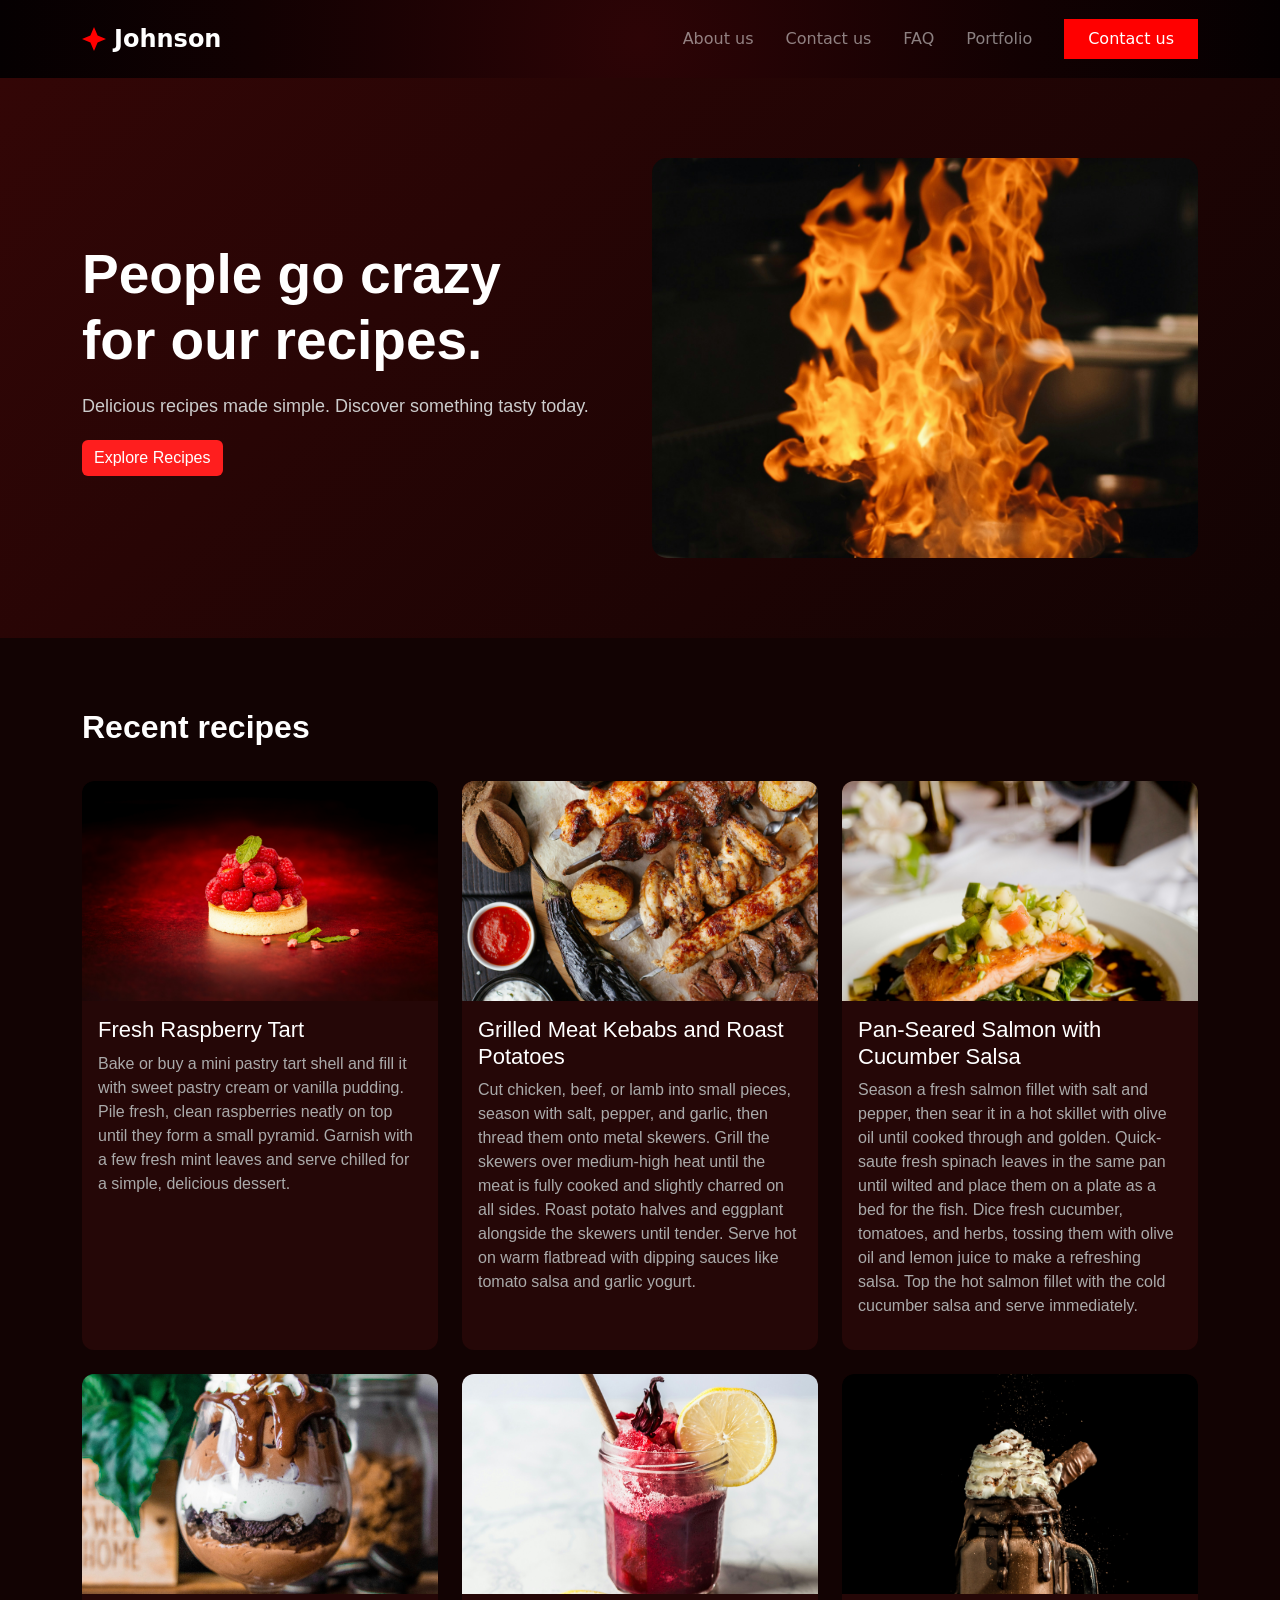
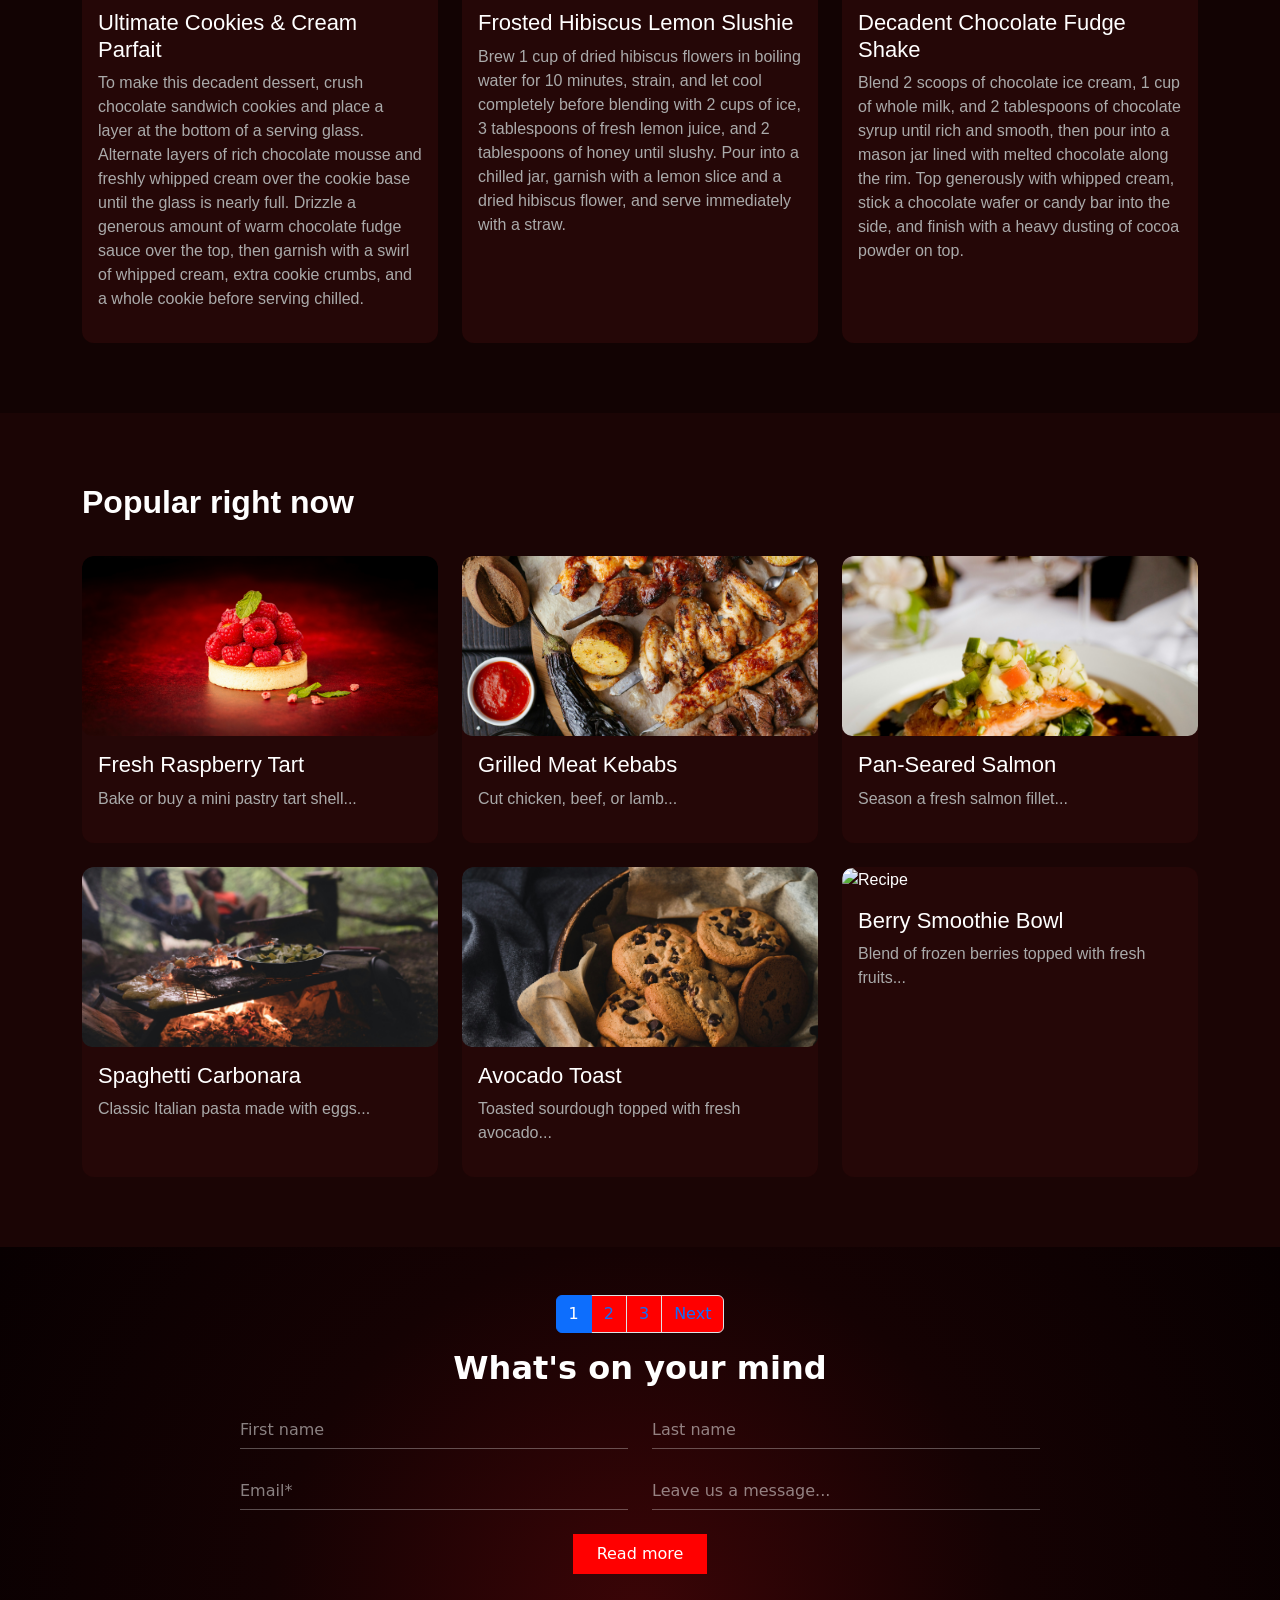
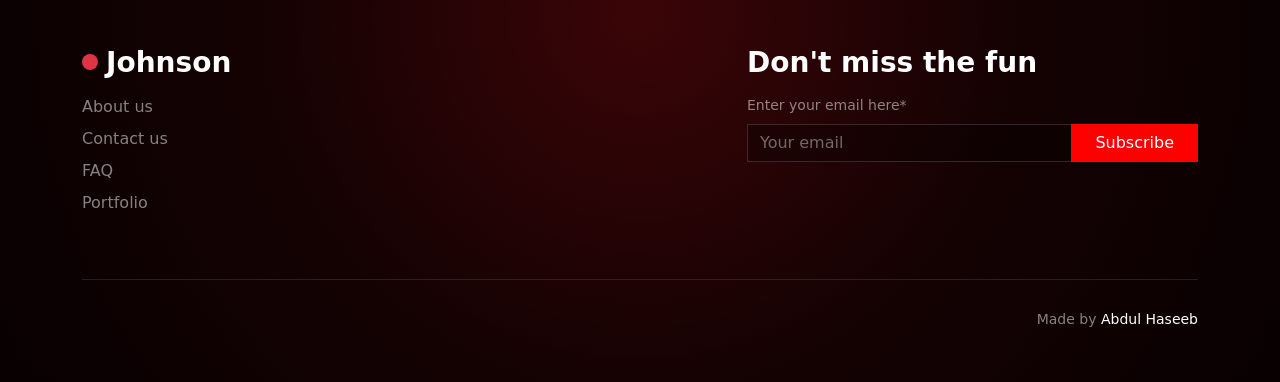
==== index.html @ 6812afaf "first" ====
<!DOCTYPE html>
<html lang="en">

<head>
    <meta charset="UTF-8">
    <meta name="viewport" content="width=device-width, initial-scale=1.0">

    <title>Food Website</title>
    
    <!-- Bootstrap CSS -->
    <link href="https://cdn.jsdelivr.net/npm/bootstrap@5.3.3/dist/css/bootstrap.min.css" rel="stylesheet">

    <!-- Our CSS -->
    <link rel="stylesheet" href="style.css">
</head>

<body>
    <!-- navbar -->
    <nav class="navbar navbar-expand-lg navbar-dark custom-navbar py-3">
        <div class="container">
            <!-- Brand Logo -->
            <a class="navbar-brand d-flex align-items-center fw-bold fs-4" href="#">
                <!-- Red Diamond/Star Icon Representation -->
                <span class="brand-icon me-2"></span>
                Johnson
            </a>

            <!-- Mobile Hamburger Toggle -->
            <button class="navbar-toggler border-0 shadow-none" type="button" data-bs-toggle="collapse"
                data-bs-target="#navbarContent" aria-controls="navbarContent" aria-expanded="false"
                aria-label="Toggle navigation">
                <span class="navbar-toggler-icon"></span>
            </button>

            <!-- Nav Links & CTA Button -->
            <div class="collapse navbar-collapse" id="navbarContent">
                <ul class="navbar-nav ms-auto mb-2 mb-lg-0 align-items-lg-center gap-lg-3 me-lg-4">
                    <li class="nav-item">
                        <a class="nav-link text-white-50 px-2" href="about-us.html">About us</a>
                    </li>
                    <li class="nav-item">
                        <a class="nav-link text-white-50 px-2" href="contact-us.html">Contact us</a>
                    </li>
                    <li class="nav-item">
                        <a class="nav-link text-white-50 px-2" href="faq.html">FAQ</a>
                    </li>
                    <li class="nav-item">
                        <a class="nav-link text-white-50 px-2" href="portfolio.html">Portfolio</a>
                    </li>
                </ul>

                <!-- CTA Button -->
                <div class="mt-3 mt-lg-0">
                    <a href="contact-us.html" class="btn btn-red px-4 py-2">Contact us</a>
                </div>
            </div>
        </div>
    </nav>

    <!-- HERO -->
    <section class="hero">
        <div class="container">
            <div class="row align-items-center">

                <div class="col-md-6">
                    <h1>People go crazy<br>for our recipes.</h1>

                    <p>
                        Delicious recipes made simple.
                        Discover something tasty today.
                    </p>

                    <button class="btn btn-danger">
                        Explore Recipes
                    </button>
                </div>

                <div class="col-md-6">
                    <img src="main.jpg" class="img-fluid hero-img" alt="Delicious food">
                </div>

            </div>
        </div>
    </section>


    <!-- RECIPES -->
    <section class="recipes">
        <div class="container">

            <h2>Recent recipes</h2>

            <div class="row g-4">

                <!-- CARD 1 -->
                <div class="col-md-4">
                    <div class="recipe-card">

                        <img src="1.jpg" alt="Recipe">

                        <div class="p-3">
                            <h3>Fresh Raspberry Tart</h3>

                            <p>
                                Bake or buy a mini pastry tart shell and fill it with sweet pastry cream or vanilla
                                pudding. Pile fresh, clean raspberries neatly on top until they form a small pyramid.
                                Garnish with a few fresh mint leaves and serve chilled for a simple, delicious dessert.
                            </p>

                        </div>

                    </div>
                </div>


                <!-- CARD 2 -->
                <div class="col-md-4">
                    <div class="recipe-card">

                        <img src="2.jpg" alt="Recipe">

                        <div class="p-3">
                            <h3>Grilled Meat Kebabs and Roast Potatoes</h3>

                            <p>
                                Cut chicken, beef, or lamb into small pieces, season with salt, pepper, and garlic, then
                                thread them onto metal skewers. Grill the skewers over medium-high heat until the meat
                                is fully cooked and slightly charred on all sides. Roast potato halves and eggplant
                                alongside the skewers until tender. Serve hot on warm flatbread with dipping sauces like
                                tomato salsa and garlic yogurt.
                            </p>
                        </div>

                    </div>
                </div>


                <!-- CARD 3 -->
                <div class="col-md-4">
                    <div class="recipe-card">

                        <img src="3.jpg" alt="Recipe">

                        <div class="p-3">
                            <h3>Pan-Seared Salmon with Cucumber Salsa</h3>

                            <p>
                                Season a fresh salmon fillet with salt and pepper, then sear it in a hot skillet with
                                olive oil until cooked through and golden. Quick-saute fresh spinach leaves in the same
                                pan until wilted and place them on a plate as a bed for the fish. Dice fresh cucumber,
                                tomatoes, and herbs, tossing them with olive oil and lemon juice to make a refreshing
                                salsa. Top the hot salmon fillet with the cold cucumber salsa and serve immediately.
                            </p>

                        </div>

                    </div>
                </div>

                <!-- CARD 4 -->
                <div class="col-md-4">
                    <div class="recipe-card">

                        <img src="19.jpg" alt="Recipe">

                        <div class="p-3">
                            <h3>Ultimate Cookies & Cream Parfait</h3>

                            <p>To make this decadent dessert, crush chocolate sandwich cookies and place a layer at the
                                bottom of a serving glass. Alternate layers of rich chocolate mousse and freshly whipped
                                cream over the cookie base until the glass is nearly full. Drizzle a generous amount of
                                warm chocolate fudge sauce over the top, then garnish with a swirl of whipped cream,
                                extra cookie crumbs, and a whole cookie before serving chilled.
                            </p>

                        </div>

                    </div>
                </div>

                <!-- CARD 5 -->
                <div class="col-md-4">
                    <div class="recipe-card">

                        <img src="20.jpg" alt="Recipe">

                        <div class="p-3">
                            <h3>Frosted Hibiscus Lemon Slushie</h3>

                            <p>Brew 1 cup of dried hibiscus flowers in boiling water for 10 minutes, strain, and let
                                cool completely before blending with 2 cups of ice, 3 tablespoons of fresh lemon juice,
                                and 2 tablespoons of honey until slushy. Pour into a chilled jar, garnish with a lemon
                                slice and a dried hibiscus flower, and serve immediately with a straw.
                            </p>

                        </div>

                    </div>
                </div>


                <!-- CARD 6 -->
                <div class="col-md-4">
                    <div class="recipe-card">

                        <img src="21.jpg" alt="Recipe">

                        <div class="p-3">
                            <h3>Decadent Chocolate Fudge Shake</h3>

                            <p> Blend 2 scoops of chocolate ice cream, 1 cup of whole milk, and 2 tablespoons of
                                chocolate syrup until rich and smooth, then pour into a mason jar lined with melted
                                chocolate along the rim. Top generously with whipped cream, stick a chocolate wafer or
                                candy bar into the side, and finish with a heavy dusting of cocoa powder on top. </p>

                        </div>

                    </div>
                </div>

            </div>
        </div>
    </section>


    <!-- POPULAR SECTION -->
    <!-- POPULAR SECTION -->
    <section class="popular">
        <div class="container">
            <h2>Popular right now</h2>
            <div class="row g-4">

                <!-- CARD 1 -->
                <div class="col-md-4">
                    <div class="recipe-card">
                        <img id="img-1" src="1.jpg" alt="Recipe">
                        <div class="p-3">
                            <h3 id="title-1">Fresh Raspberry Tart</h3>
                            <p id="desc-1">Bake or buy a mini pastry tart shell...</p>
                        </div>
                    </div>
                </div>

                <!-- CARD 2 -->
                <div class="col-md-4">
                    <div class="recipe-card">
                        <img id="img-2" src="2.jpg" alt="Recipe">
                        <div class="p-3">
                            <h3 id="title-2">Grilled Meat Kebabs</h3>
                            <p id="desc-2">Cut chicken, beef, or lamb...</p>
                        </div>
                    </div>
                </div>

                <!-- CARD 3 -->
                <div class="col-md-4">
                    <div class="recipe-card">
                        <img id="img-3" src="3.jpg" alt="Recipe">
                        <div class="p-3">
                            <h3 id="title-3">Pan-Seared Salmon</h3>
                            <p id="desc-3">Season a fresh salmon fillet...</p>
                        </div>
                    </div>
                </div>

                <!-- CARD 4 -->
                <div class="col-md-4">
                    <div class="recipe-card">
                        <img id="img-4" src="4.jpg" alt="Recipe">
                        <div class="p-3">
                            <h3 id="title-4">Spaghetti Carbonara</h3>
                            <p id="desc-4">Classic Italian pasta made with eggs...</p>
                        </div>
                    </div>
                </div>

                <!-- CARD 5 -->
                <div class="col-md-4">
                    <div class="recipe-card">
                        <img id="img-5" src="5.jpg" alt="Recipe">
                        <div class="p-3">
                            <h3 id="title-5">Avocado Toast</h3>
                            <p id="desc-5">Toasted sourdough topped with fresh avocado...</p>
                        </div>
                    </div>
                </div>

                <!-- CARD 6 -->
                <div class="col-md-4">
                    <div class="recipe-card">
                        <img id="img-6" src="6.jpg" alt="Recipe">
                        <div class="p-3">
                            <h3 id="title-6">Berry Smoothie Bowl</h3>
                            <p id="desc-6">Blend of frozen berries topped with fresh fruits...</p>
                        </div>
                    </div>
                </div>

            </div>
        </div>
    </section>


    <!-- FOOTER -->

    <footer class="custom-footer text-white py-5">
        <div class="container">

            <nav aria-label="Page navigation example">
                <ul class="pagination justify-content-center" style="--bs-pagination-bg: #ff0000; --bs-pagination-hover-bg: #d60000;">
                    <li class="page-item active"><a class="page-link" href="#"
                            onclick="changePage(1); return false;">1</a></li>
                    <li class="page-item"><a class="page-link" href="#" onclick="changePage(2); return false;">2</a>
                    </li>
                    <li class="page-item"><a class="page-link" href="#" onclick="changePage(3); return false;">3</a>
                    </li>
                    <li class="page-item"><a class="page-link" href="#" onclick="nextPage(); return false;">Next</a>
                    </li>
                </ul>
            </nav>

            <!-- Top Contact Section -->
            <div class="text-center mb-5">
                <h2 class="fw-bold mb-4">What's on your mind</h2>
                <form class="mx-auto" style="max-width: 800px;">
                    <div class="row g-4 text-start">
                        <div class="col-md-6">
                            <input type="text" class="form-control custom-input" placeholder="First name">
                        </div>
                        <div class="col-md-6">
                            <input type="text" class="form-control custom-input" placeholder="Last name">
                        </div>
                        <div class="col-md-6">
                            <input type="email" class="form-control custom-input" placeholder="Email*">
                        </div>
                        <div class="col-md-6">
                            <input type="text" class="form-control custom-input" placeholder="Leave us a message...">
                        </div>
                    </div>
                    <div class="mt-4">
                        <button type="submit" class="btn btn-red px-4 py-2">Read more</button>
                    </div>
                </form>
            </div>

            <!-- Middle Footer Links & Newsletter -->
            <div class="row gy-4 my-5 justify-content-between align-items-start">
                <!-- Brand & Navigation -->
                <div class="col-md-4">
                    <div class="d-flex align-items-center mb-3">
                        <!-- Replace icon path/svg as needed -->
                        <span class="bg-danger rounded-circle p-2 me-2 d-inline-block"></span>
                        <h4 class="m-0 fw-bold fs-3">Johnson</h4>
                    </div>
                    <ul class="list-unstyled custom-links">
                        <li><a href="about-us.html" class="text-decoration-none text-white-50">About us</a></li>
                        <li><a href="contact-us.html" class="text-decoration-none text-white-50">Contact us</a></li>
                        <li><a href="faq.html" class="text-decoration-none text-white-50">FAQ</a></li>
                        <li><a href="portfolio.html" class="text-decoration-none text-white-50">Portfolio</a></li>
                    </ul>
                </div>

                <!-- Subscription Form -->
                <div class="col-md-5">
                    <h3 class="fw-bold mb-3">Don't miss the fun</h3>
                    <p class="text-white-50 mb-2 small">Enter your email here*</p>
                    <div class="input-group">
                        <input type="email" class="form-control custom-input-boxed" placeholder="Your email">
                        <button class="btn btn-red px-4" type="button">Subscribe</button>
                    </div>
                </div>
            </div>

            <hr class="border-secondary opacity-25 my-4">

            <!-- Bottom Social & Credits -->
            <div class="d-flex justify-content-between align-items-center">
                <div class="social-icons fs-5">
                    <a href="#" class="text-white me-3"><i class="bi bi-facebook"></i></a>
                    <a href="#" class="text-white me-3"><i class="bi bi-twitter"></i></a>
                    <a href="#" class="text-white"><i class="bi bi-linkedin"></i></a>
                </div>
                <div class="text-white-50 small">
                    Made by <span class="text-white">Abdul Haseeb</span>
                </div>
            </div>

        </div>
    </footer>
    <script src="	https://cdn.jsdelivr.net/npm/bootstrap@5.3.8/dist/js/bootstrap.bundle.min.js"></script>
    <script src="script.js"></script>
</body>

</html>
---- style.css ----
body {
    margin: 0;
    background: #120303;
    color: white;
    font-family: Arial, sans-serif;
}


/* NAVBAR */
/* 
.navbar {
    background: transparent;
    padding: 20px 0;
}

.navbar-brand {
    font-size: 28px;
    font-weight: bold;
} */

/* Background matching dark radial gradient */
.custom-navbar {
  background: radial-gradient(circle at center, #2d0406 0%, #120102 60%, #050001 100%);
  font-family: system-ui, -apple-system, sans-serif;
}

/* Brand Icon Circle/Diamond Placeholder */
.brand-icon {
  width: 24px;
  height: 24px;
  background-color: #ff0000;
  border-radius: 50%;
  display: inline-block;
  /* Mask/Clip effect to simulate four-point star icon */
  clip-path: polygon(50% 0%, 65% 35%, 100% 50%, 65% 65%, 50% 100%, 35% 65%, 0% 50%, 35% 35%);
}

/* Link Hover State */
.custom-navbar .nav-link:hover {
  color: #ffffff !important;
}

/* Red CTA Button Styling */
.btn-red {
  background-color: #ff0000;
  color: #ffffff;
  border: none;
  border-radius: 0;
  font-weight: 500;
  display: inline-block;
  text-decoration: none;
  transition: background-color 0.2s ease;
}

.btn-red:hover {
  background-color: #d60000;
  color: #ffffff;
}

/* Mobile Dropdown Styling Adjustment */
@media (max-width: 991.98px) {
  .custom-navbar .navbar-collapse {
    background: rgba(18, 1, 2, 0.95);
    padding: 1rem;
    margin-top: 0.5rem;
    border-radius: 4px;
  }
}


/* HERO */

.hero {
    padding: 80px 0;
    background: linear-gradient(
        135deg,
        #330606,
        #120303
    );
}

.hero h1 {
    font-size: 55px;
    font-weight: bold;
}

.hero p {
    color: #ccc;
    font-size: 18px;
    margin: 20px 0;
}

.hero-img {
    width: 100%;
    max-height: 400px;
    object-fit: cover;
    border-radius: 15px;
}


/* SECTIONS */

.recipes,
.popular {
    padding: 70px 0;
}

h2 {
    margin-bottom: 35px;
    font-weight: bold;
}


/* RECIPE CARD */

.recipe-card {
    background: #250707;
    border-radius: 12px;
    overflow: hidden;
    height: 100%;
    transition: 0.3s;
}

.recipe-card:hover {
    transform: translateY(-5px);
}

.recipe-card img {
    width: 100%;
    height: 220px;
    object-fit: cover;
}

.recipe-card h3 {
    font-size: 22px;
}

.recipe-card p {
    color: #aaa;
}


/* POPULAR */

.popular {
    background: #1b0505;
}

.popular img {
    width: 100%;
    height: 180px;
    object-fit: cover;
    border-radius: 10px;
}

.popular h4 {
    margin-top: 12px;
}


/* BUTTON */

.btn-danger {
    background: #ff1e1e;
    border: none;
}

.btn-danger:hover {
    background: #d90000;
}


/* FOOTER */

footer {
    background: #080101;
    padding: 30px 0;
    color: #777;
}


/* MOBILE */

@media (max-width: 768px) {

    .hero {
        padding: 50px 0;
    }

    .hero h1 {
        font-size: 38px;
    }

    .hero-img {
        margin-top: 30px;
    }

}
/* footer */
/* Dark Red Radial Gradient Background */
.custom-footer {
  background: radial-gradient(circle at center, #3b0507 0%, #150203 50%, #080001 100%);
  font-family: system-ui, -apple-system, sans-serif;
}

/* Red Button Styling */
.btn-red {
  background-color: #ff0000;
  color: #ffffff;
  border: none;
  border-radius: 0;
  font-weight: 500;
}

.btn-red:hover {
  background-color: #d60000;
  color: #ffffff;
}

/* Minimal Underline Inputs for Contact Form */
.custom-input {
  background: transparent;
  border: none;
  border-bottom: 1px solid rgba(255, 255, 255, 0.3);
  border-radius: 0;
  color: #ffffff;
  padding-left: 0;
}

.custom-input:focus {
  background: transparent;
  box-shadow: none;
  border-color: #ff0000;
  color: #ffffff;
}

.custom-input::placeholder {
  color: rgba(255, 255, 255, 0.5);
}

/* Boxed Input for Newsletter */
.custom-input-boxed {
  background: rgba(0, 0, 0, 0.3);
  border: 1px solid rgba(255, 255, 255, 0.15);
  border-radius: 0;
  color: #ffffff;
}

.custom-input-boxed:focus {
  background: rgba(0, 0, 0, 0.5);
  box-shadow: none;
  border-color: #ff0000;
  color: #ffffff;
}

.custom-input-boxed::placeholder {
  color: rgba(255, 255, 255, 0.4);
}

/* Links Styling */
.custom-links li {
  margin-bottom: 0.5rem;
}

.custom-links a:hover {
  color: #ffffff !important;
}
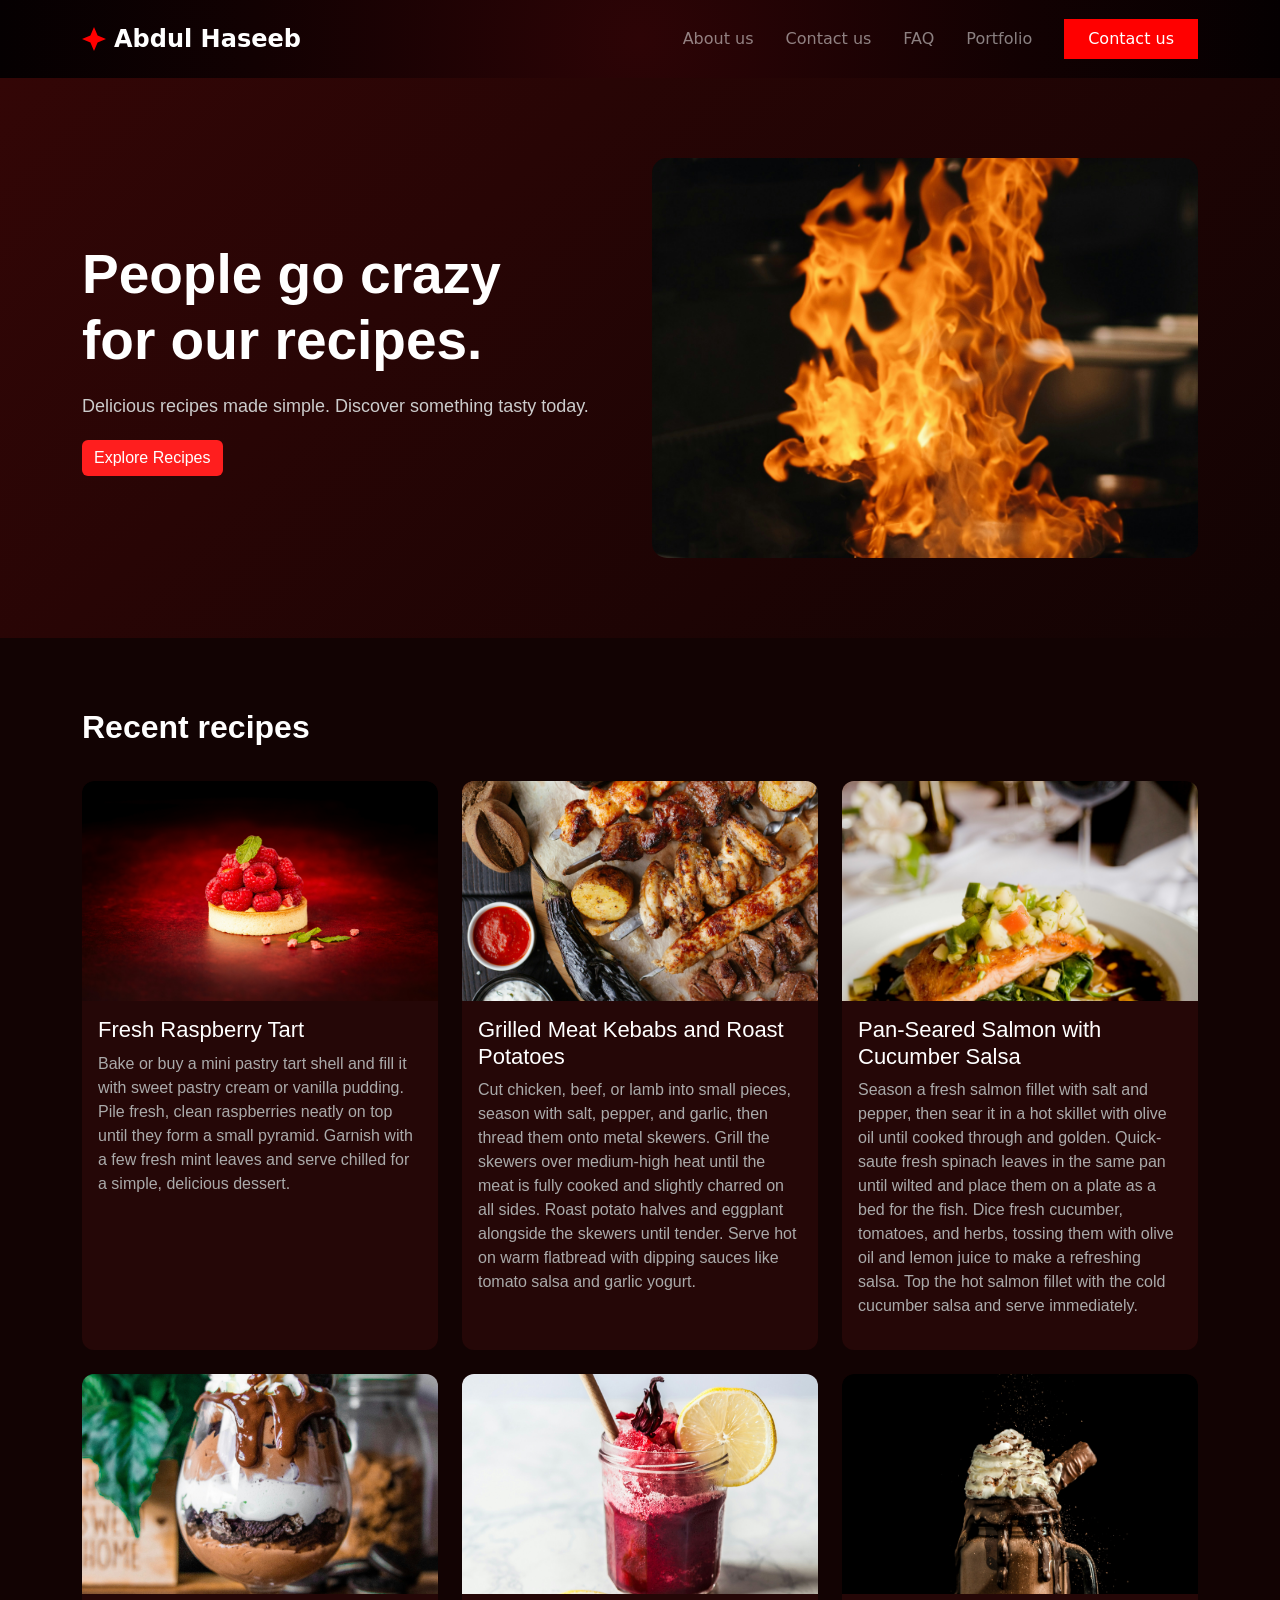
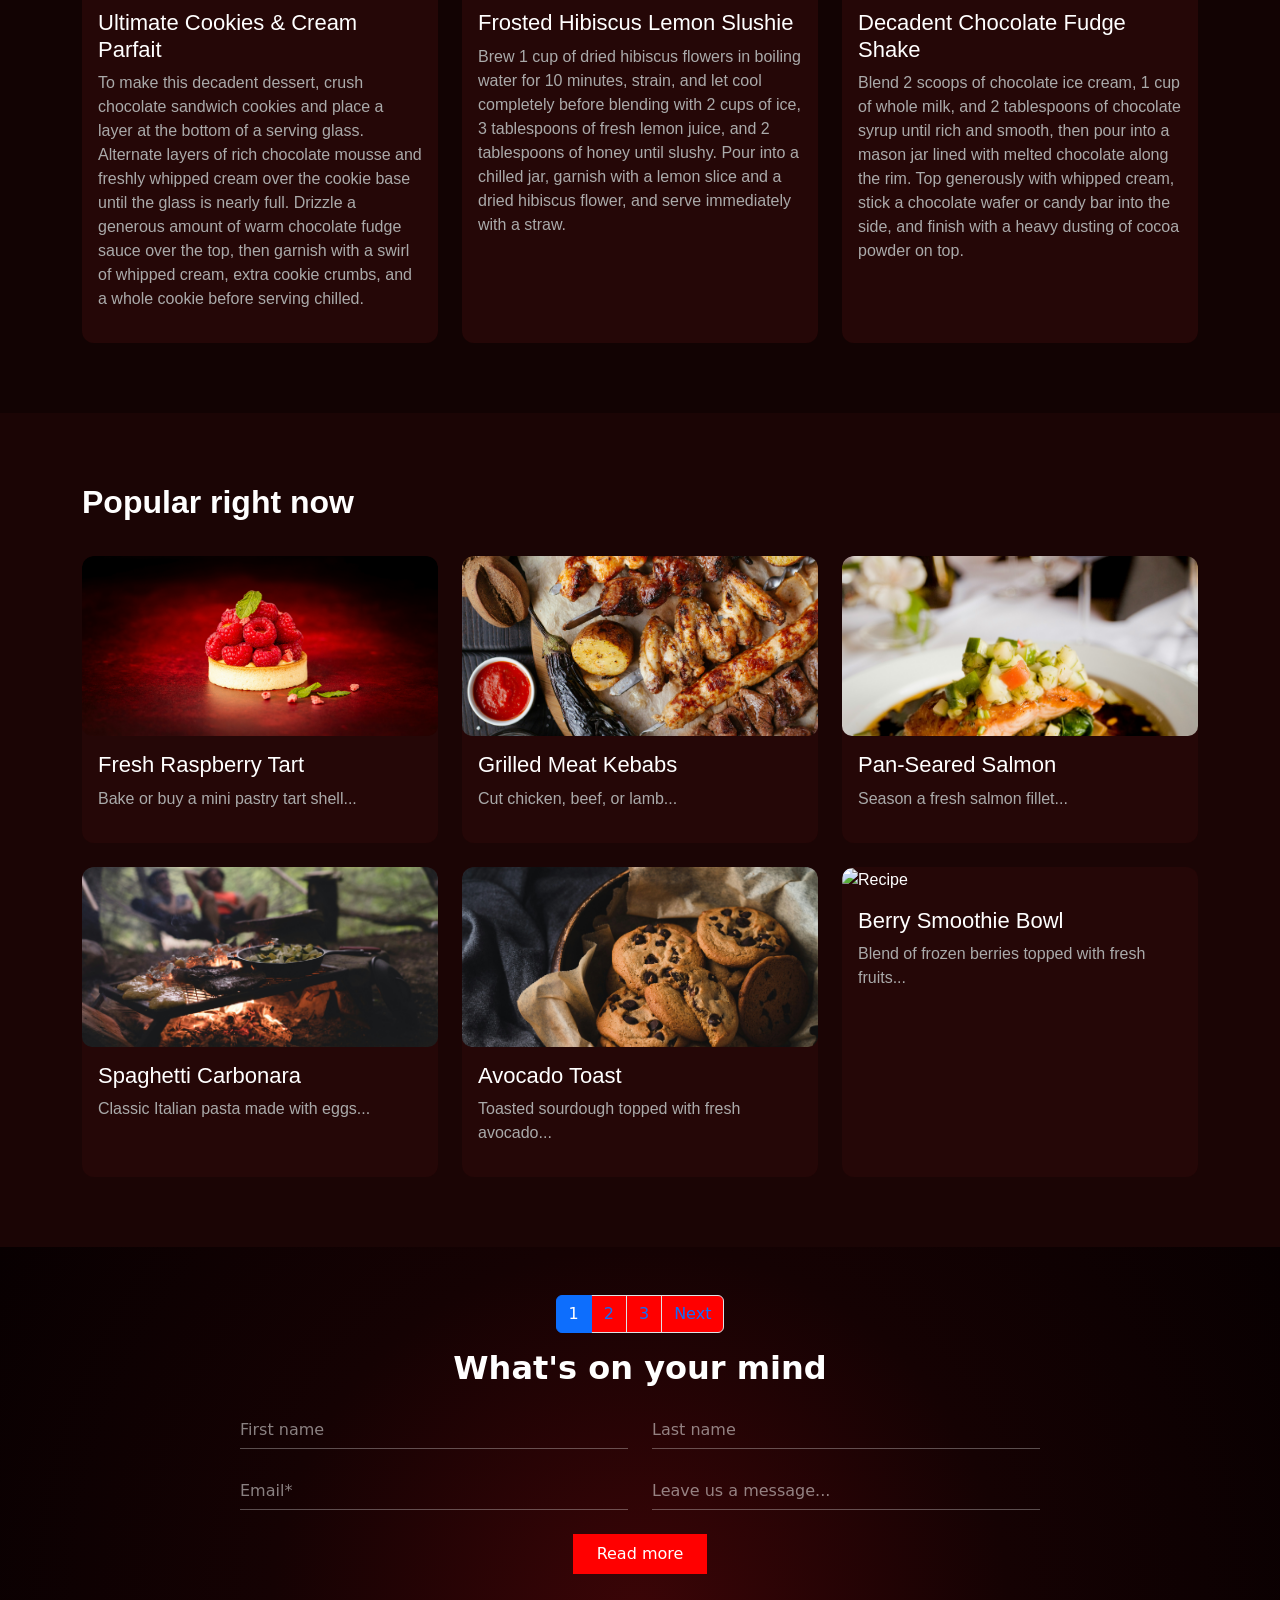
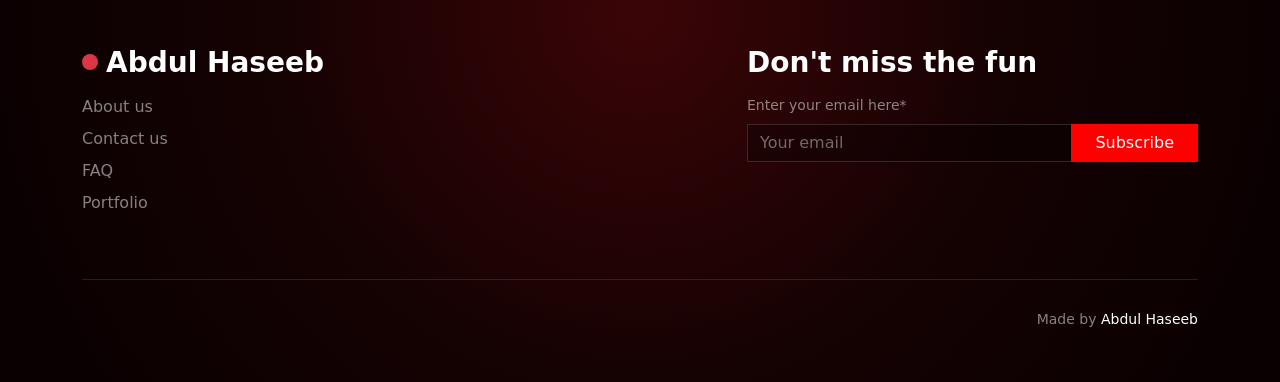
==== commit c12eb987: "NAME REPLACED" ====
--- a/index.html
+++ b/index.html
@@ -5,7 +5,7 @@
     <meta charset="UTF-8">
     <meta name="viewport" content="width=device-width, initial-scale=1.0">
 
-    <title>Food Website</title>
+    <title> bootstrap project</title>
     
     <!-- Bootstrap CSS -->
     <link href="https://cdn.jsdelivr.net/npm/bootstrap@5.3.3/dist/css/bootstrap.min.css" rel="stylesheet">
@@ -22,7 +22,7 @@
             <a class="navbar-brand d-flex align-items-center fw-bold fs-4" href="#">
                 <!-- Red Diamond/Star Icon Representation -->
                 <span class="brand-icon me-2"></span>
-                Johnson
+                Abdul Haseeb
             </a>
 
             <!-- Mobile Hamburger Toggle -->
@@ -350,7 +350,7 @@
                     <div class="d-flex align-items-center mb-3">
                         <!-- Replace icon path/svg as needed -->
                         <span class="bg-danger rounded-circle p-2 me-2 d-inline-block"></span>
-                        <h4 class="m-0 fw-bold fs-3">Johnson</h4>
+                        <h4 class="m-0 fw-bold fs-3">Abdul Haseeb</h4>
                     </div>
                     <ul class="list-unstyled custom-links">
                         <li><a href="about-us.html" class="text-decoration-none text-white-50">About us</a></li>
